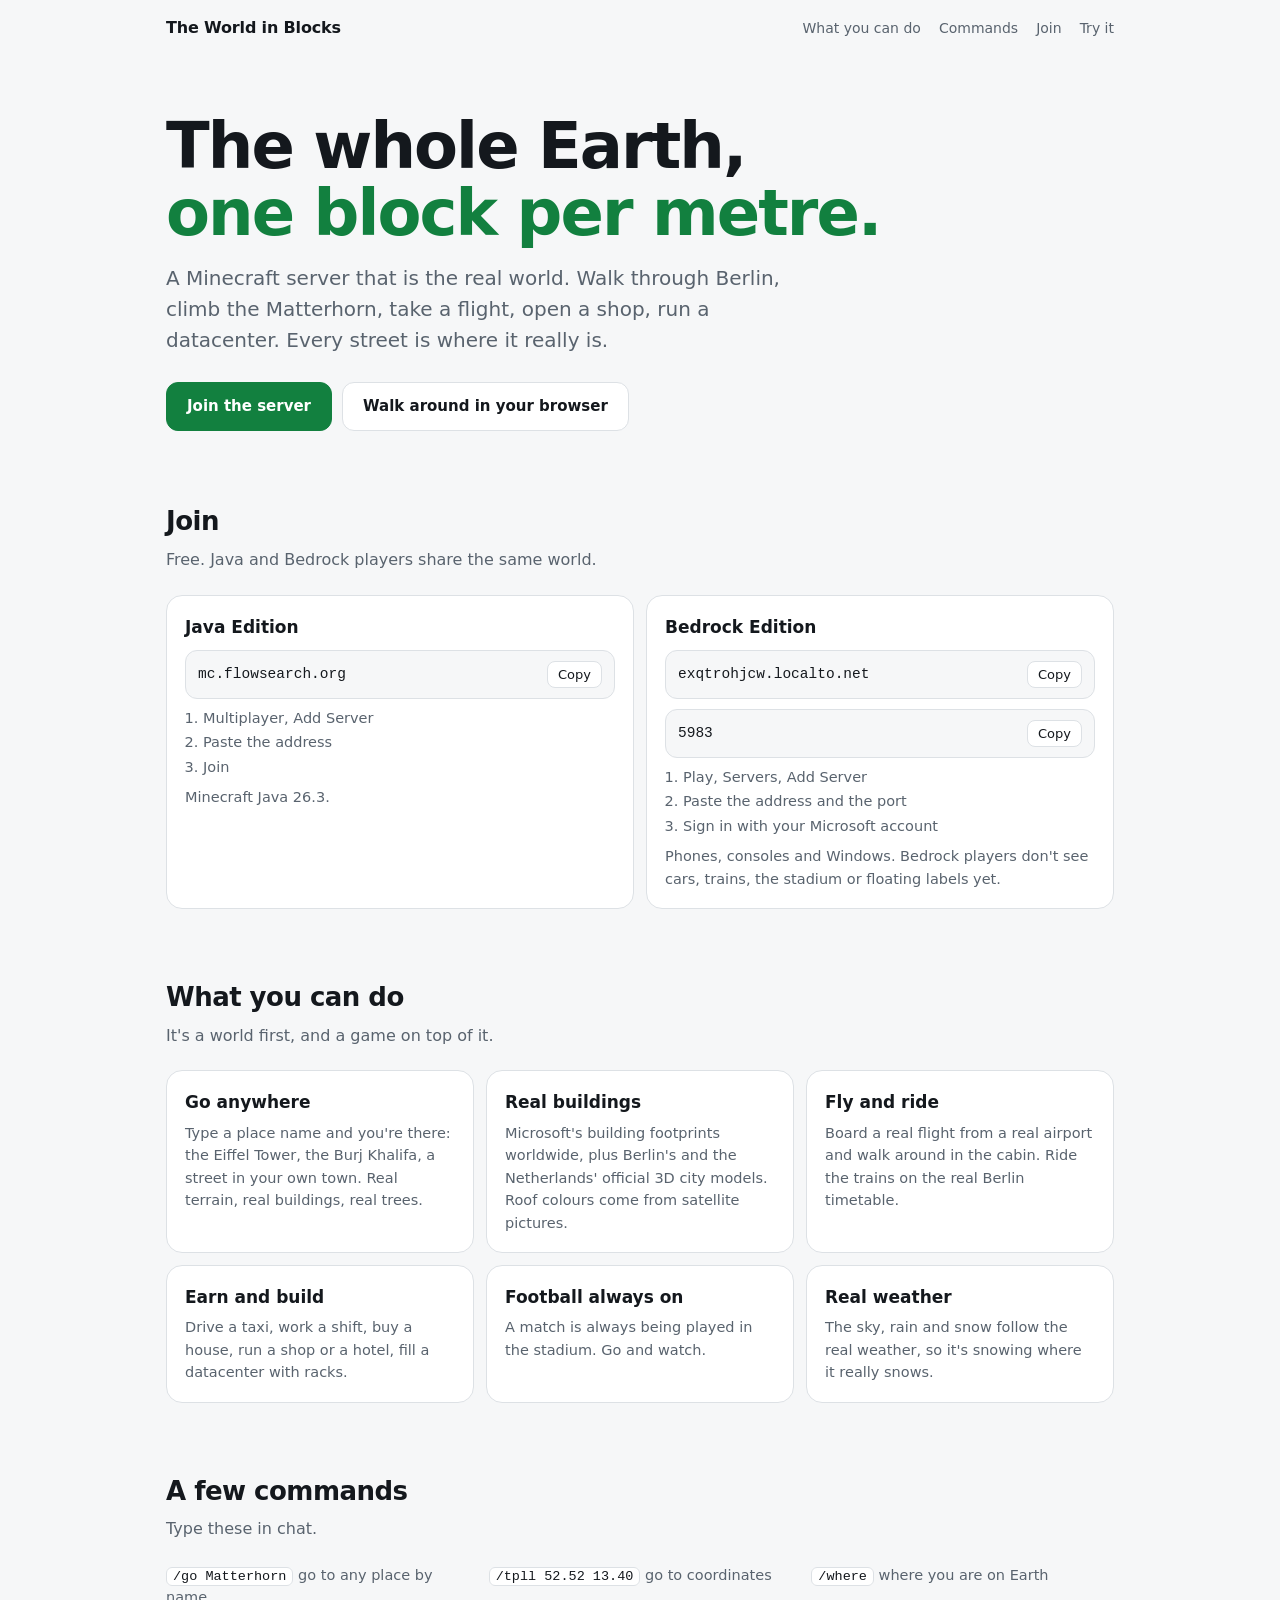
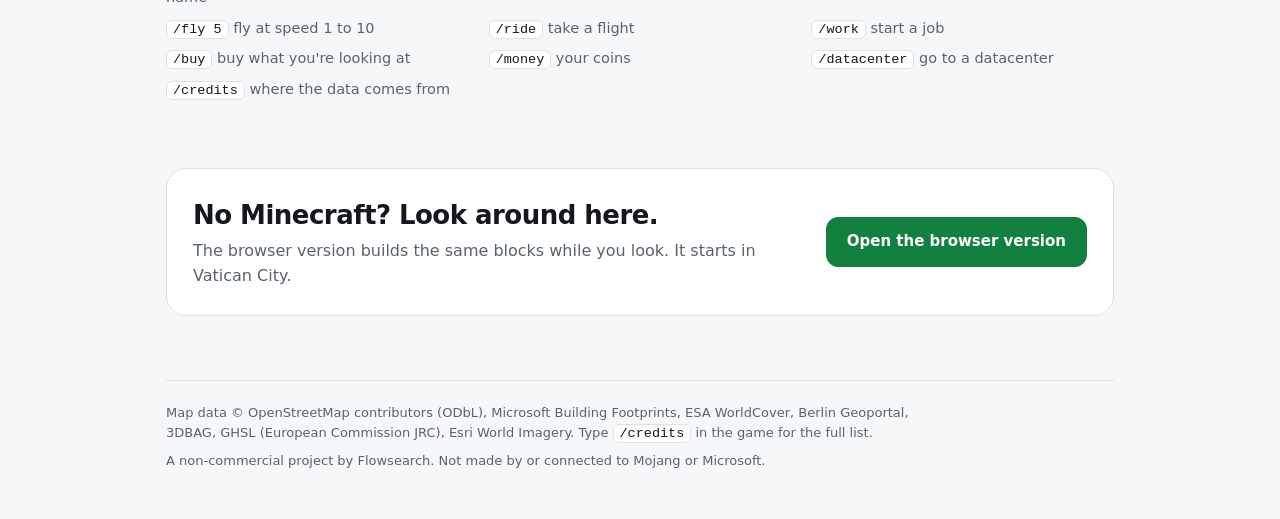
==== index.html @ d1a18e2f "WorldTiles: a Minecraft server that is the real Earth, one block per metre The Paper plugin (WorldTi" ====
<!doctype html>
<html lang="en">
<head>
<meta charset="utf-8">
<meta name="viewport" content="width=device-width,initial-scale=1,viewport-fit=cover">
<meta name="color-scheme" content="dark light">
<title>The World in Blocks</title>
<meta name="description" content="A Minecraft server that is the real Earth: one block is one metre. Walk through Berlin, climb the Matterhorn, ride a plane, run a shop. Java and Bedrock.">
<style>
  :root { --bg:#0b0d10; --card:#14181d; --line:#252b33; --text:#eef1f4; --dim:#98a2ad; --accent:#6ee7a0; --accent-ink:#06220f; }
  @media (prefers-color-scheme: light) { :root:not([data-theme="dark"]) { --bg:#f6f7f8; --card:#fff; --line:#dde1e5; --text:#14181d; --dim:#59636e; --accent:#12803f; --accent-ink:#fff; } }
  * { box-sizing:border-box; }
  html { scroll-behavior:smooth; }
  body { margin:0; background:var(--bg); color:var(--text); font:16px/1.55 -apple-system,BlinkMacSystemFont,"Segoe UI",Inter,Roboto,system-ui,sans-serif; }
  a { color:var(--accent); }
  .wrap { width:100%; max-width:980px; margin:0 auto; padding:0 16px; }
  nav { display:flex; align-items:center; gap:18px; padding:16px 0; font-size:14px; }
  nav b { font-size:16px; margin-right:auto; letter-spacing:-.01em; }
  nav a { color:var(--dim); text-decoration:none; } nav a:hover { color:var(--text); }
  .hero { padding:56px 0 36px; }
  .hero h1 { font-size:clamp(34px,7vw,64px); line-height:1.05; margin:0 0 16px; letter-spacing:-.03em; }
  .hero h1 span { color:var(--accent); }
  .hero p { font-size:clamp(17px,2.4vw,20px); color:var(--dim); max-width:640px; margin:0 0 26px; }
  .cta { display:flex; flex-wrap:wrap; gap:10px; }
  .btn { display:inline-block; padding:12px 20px; border-radius:12px; font-weight:600; text-decoration:none; border:1px solid var(--line); color:var(--text); background:var(--card); font-size:15px; }
  .btn.pri { background:var(--accent); color:var(--accent-ink); border-color:var(--accent); }
  .btn:hover { filter:brightness(1.1); }
  h2 { font-size:26px; letter-spacing:-.02em; margin:0 0 6px; }
  .sub { color:var(--dim); margin:0 0 22px; }
  section { padding:34px 0; }
  .grid { display:grid; gap:12px; grid-template-columns:repeat(auto-fill,minmax(260px,1fr)); }
  .card { background:var(--card); border:1px solid var(--line); border-radius:16px; padding:18px; }
  .card h3 { margin:0 0 6px; font-size:17px; }
  .card p { margin:0; color:var(--dim); font-size:14.5px; }
  .join { display:grid; gap:12px; grid-template-columns:repeat(auto-fit,minmax(280px,1fr)); }
  .addr { display:flex; align-items:center; gap:10px; margin:10px 0 4px; background:var(--bg); border:1px solid var(--line); border-radius:12px; padding:10px 12px; font:14.5px ui-monospace,SFMono-Regular,Menlo,Consolas,monospace; word-break:break-all; }
  .addr span { flex:1; }
  .addr button { font:inherit; font-family:system-ui,sans-serif; font-size:13px; cursor:pointer; border:1px solid var(--line); background:var(--card); color:var(--text); border-radius:8px; padding:5px 10px; }
  .addr button:hover { border-color:var(--accent); }
  .small { font-size:13px; color:var(--dim); }
  ol { margin:8px 0 0 18px; padding:0; color:var(--dim); font-size:14.5px; } li { margin:2px 0; }
  code { font:13.5px ui-monospace,SFMono-Regular,Menlo,Consolas,monospace; background:var(--card); border:1px solid var(--line); border-radius:6px; padding:1px 6px; color:var(--text); }
  .cmds { display:grid; gap:8px 20px; grid-template-columns:repeat(auto-fill,minmax(300px,1fr)); }
  .cmds div { color:var(--dim); font-size:14.5px; }
  .try { background:var(--card); border:1px solid var(--line); border-radius:20px; padding:26px; display:flex; flex-wrap:wrap; gap:16px; align-items:center; }
  .try div { flex:1 1 320px; } .try h2 { margin-bottom:4px; }
  footer { border-top:1px solid var(--line); margin-top:30px; padding:22px 0 40px; color:var(--dim); font-size:13px; }
  footer p { margin:0 0 8px; max-width:760px; }
  @media (max-width:560px) { nav a.hide { display:none; } .hero { padding-top:30px; } }
</style>
</head>
<body>
<div class="wrap">
  <nav><b>The World in Blocks</b><a class="hide" href="#features">What you can do</a><a class="hide" href="#commands">Commands</a><a href="#join">Join</a><a href="walk.html">Try it</a></nav>

  <header class="hero">
    <h1>The whole Earth,<br><span>one block per metre.</span></h1>
    <p>A Minecraft server that is the real world. Walk through Berlin, climb the Matterhorn, take a flight, open a shop, run a datacenter. Every street is where it really is.</p>
    <div class="cta"><a class="btn pri" href="#join">Join the server</a><a class="btn" href="walk.html">Walk around in your browser</a></div>
  </header>

  <section id="join">
    <h2>Join</h2>
    <p class="sub">Free. Java and Bedrock players share the same world.</p>
    <div class="join">
      <div class="card">
        <h3>Java Edition</h3>
        <div class="addr"><span id="a1">mc.flowsearch.org</span><button data-copy="a1" type="button">Copy</button></div>
        <ol><li>Multiplayer, Add Server</li><li>Paste the address</li><li>Join</li></ol>
        <p class="small" style="margin-top:8px">Minecraft Java 26.3.</p>
      </div>
      <div class="card">
        <h3>Bedrock Edition</h3>
        <div class="addr"><span id="a2">exqtrohjcw.localto.net</span><button data-copy="a2" type="button">Copy</button></div>
        <div class="addr"><span id="a3">5983</span><button data-copy="a3" type="button">Copy</button></div>
        <ol><li>Play, Servers, Add Server</li><li>Paste the address and the port</li><li>Sign in with your Microsoft account</li></ol>
        <p class="small" style="margin-top:8px">Phones, consoles and Windows. Bedrock players don't see cars, trains, the stadium or floating labels yet.</p>
      </div>
    </div>
  </section>

  <section id="features">
    <h2>What you can do</h2>
    <p class="sub">It's a world first, and a game on top of it.</p>
    <div class="grid">
      <div class="card"><h3>Go anywhere</h3><p>Type a place name and you're there: the Eiffel Tower, the Burj Khalifa, a street in your own town. Real terrain, real buildings, real trees.</p></div>
      <div class="card"><h3>Real buildings</h3><p>Microsoft's building footprints worldwide, plus Berlin's and the Netherlands' official 3D city models. Roof colours come from satellite pictures.</p></div>
      <div class="card"><h3>Fly and ride</h3><p>Board a real flight from a real airport and walk around in the cabin. Ride the trains on the real Berlin timetable.</p></div>
      <div class="card"><h3>Earn and build</h3><p>Drive a taxi, work a shift, buy a house, run a shop or a hotel, fill a datacenter with racks.</p></div>
      <div class="card"><h3>Football always on</h3><p>A match is always being played in the stadium. Go and watch.</p></div>
      <div class="card"><h3>Real weather</h3><p>The sky, rain and snow follow the real weather, so it's snowing where it really snows.</p></div>
    </div>
  </section>

  <section id="commands">
    <h2>A few commands</h2>
    <p class="sub">Type these in chat.</p>
    <div class="cmds">
      <div><code>/go Matterhorn</code> go to any place by name</div>
      <div><code>/tpll 52.52 13.40</code> go to coordinates</div>
      <div><code>/where</code> where you are on Earth</div>
      <div><code>/fly 5</code> fly at speed 1 to 10</div>
      <div><code>/ride</code> take a flight</div>
      <div><code>/work</code> start a job</div>
      <div><code>/buy</code> buy what you're looking at</div>
      <div><code>/money</code> your coins</div>
      <div><code>/datacenter</code> go to a datacenter</div>
      <div><code>/credits</code> where the data comes from</div>
    </div>
  </section>

  <section>
    <div class="try">
      <div><h2>No Minecraft? Look around here.</h2><p class="sub" style="margin:0">The browser version builds the same blocks while you look. It starts in Vatican City.</p></div>
      <a class="btn pri" href="walk.html">Open the browser version</a>
    </div>
  </section>

  <footer>
    <p>Map data © OpenStreetMap contributors (ODbL), Microsoft Building Footprints, ESA WorldCover, Berlin Geoportal, 3DBAG, GHSL (European Commission JRC), Esri World Imagery. Type <code>/credits</code> in the game for the full list.</p>
    <p>A non-commercial project by Flowsearch. Not made by or connected to Mojang or Microsoft.</p>
  </footer>
</div>
<script>
document.querySelectorAll("[data-copy]").forEach(function (b) {
  b.onclick = function () {
    var t = document.getElementById(b.dataset.copy).textContent.trim();
    var done = function () { b.textContent = "Copied"; setTimeout(function () { b.textContent = "Copy"; }, 1500); };
    try { navigator.clipboard.writeText(t).then(done, function () { b.textContent = "Select it"; }); } catch (e) { b.textContent = "Select it"; }
  };
});
</script>
</body>
</html>
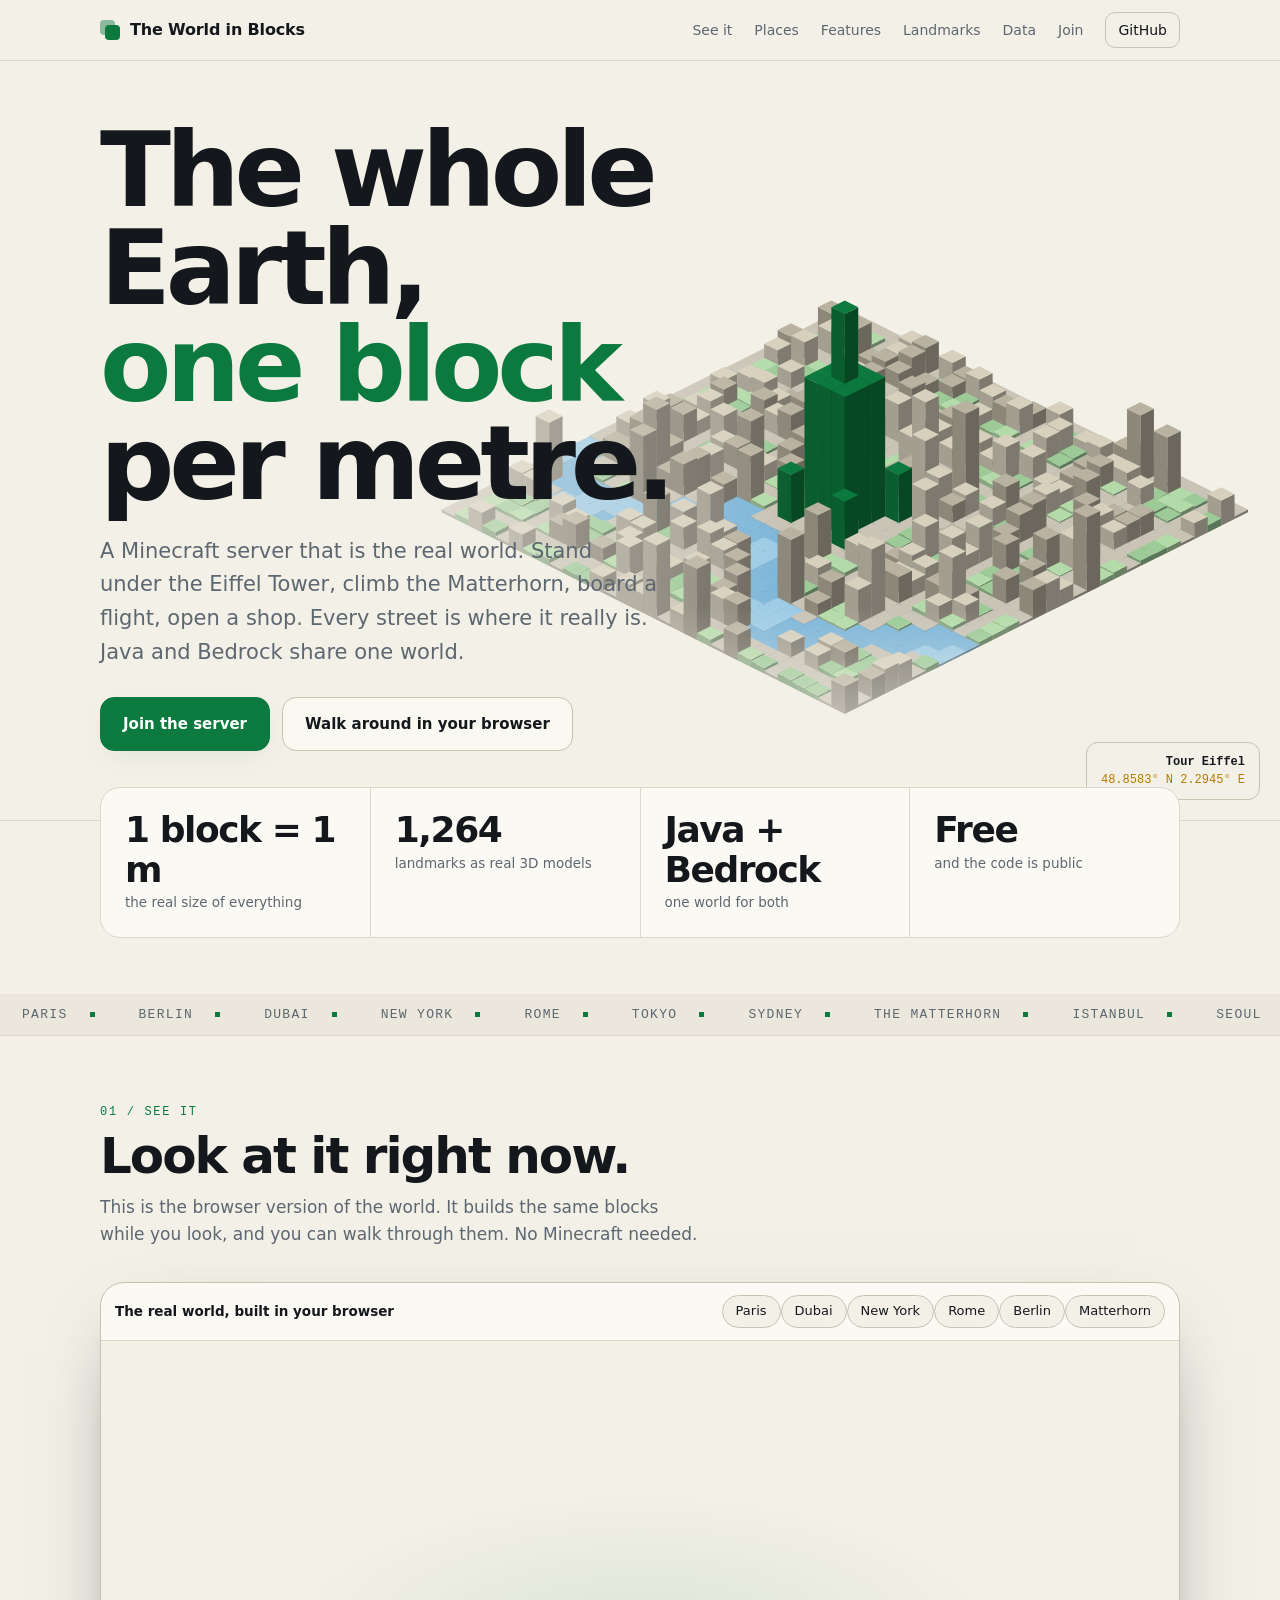
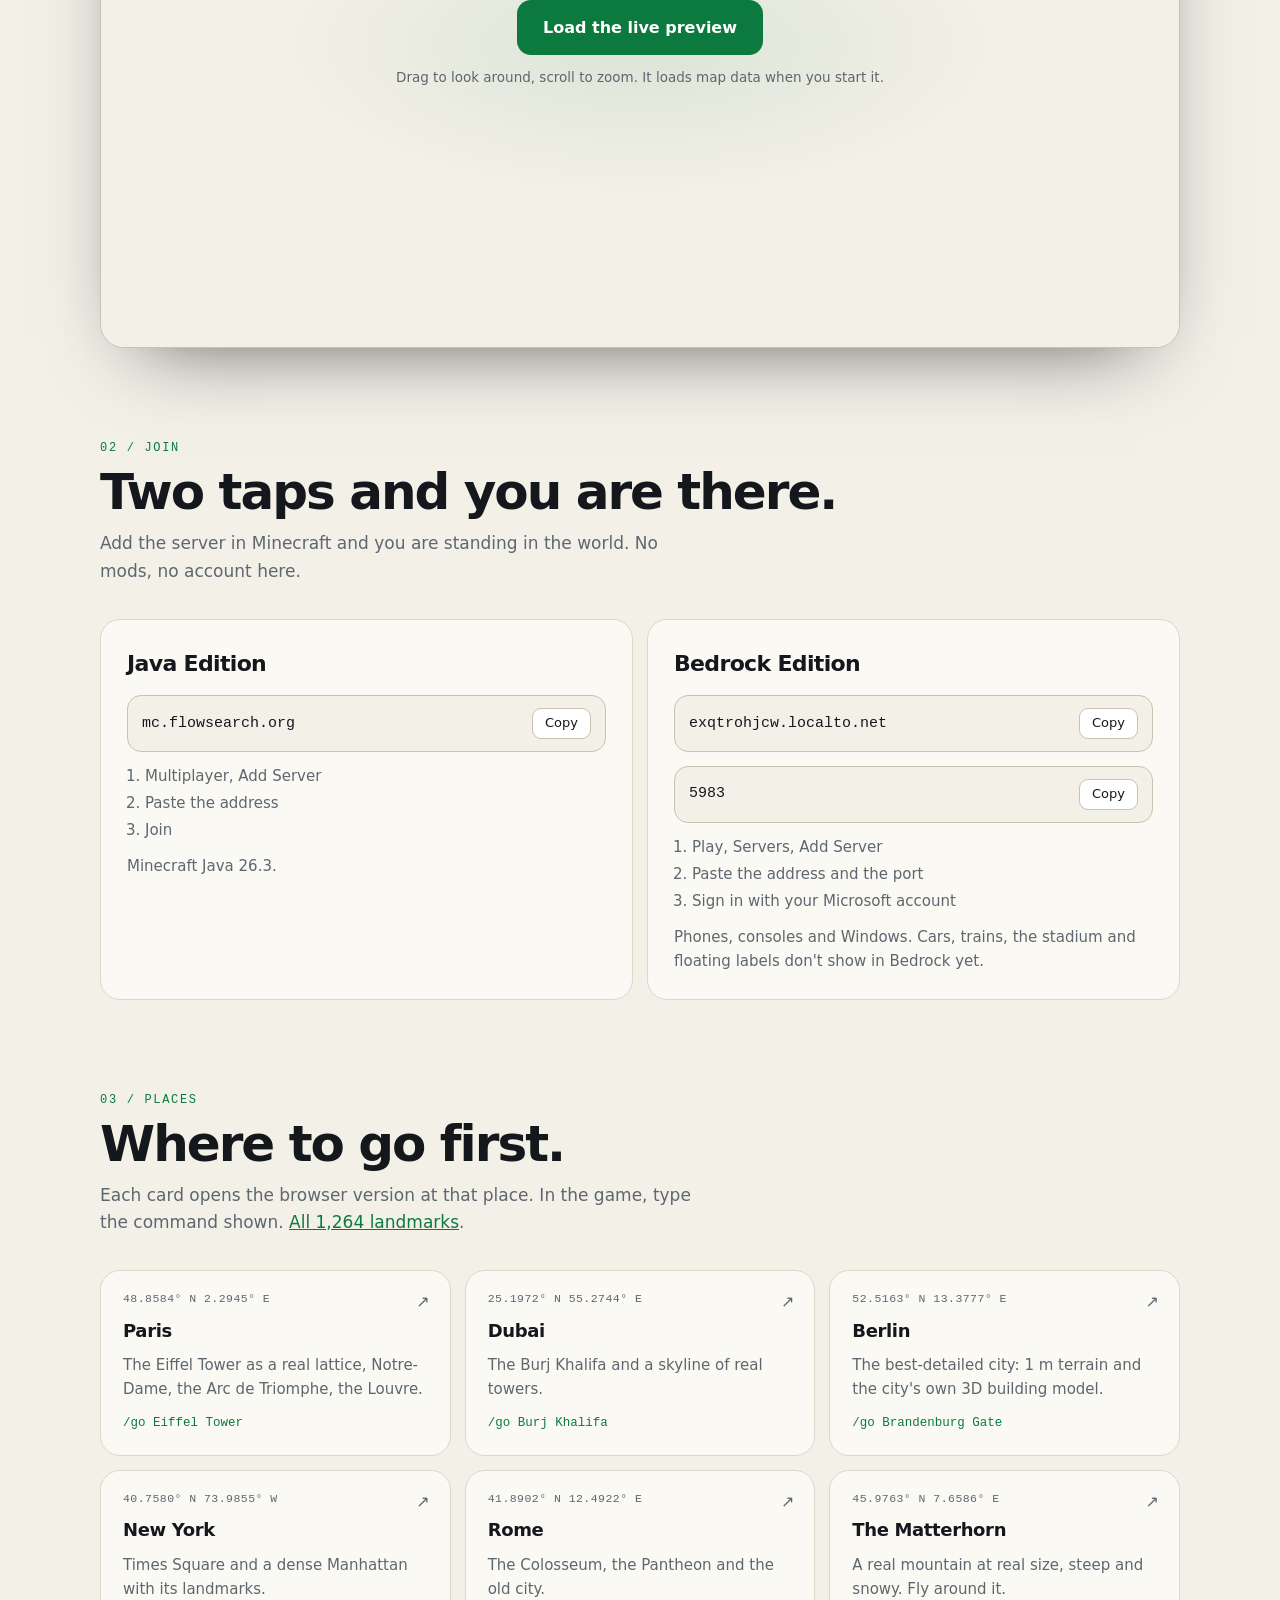
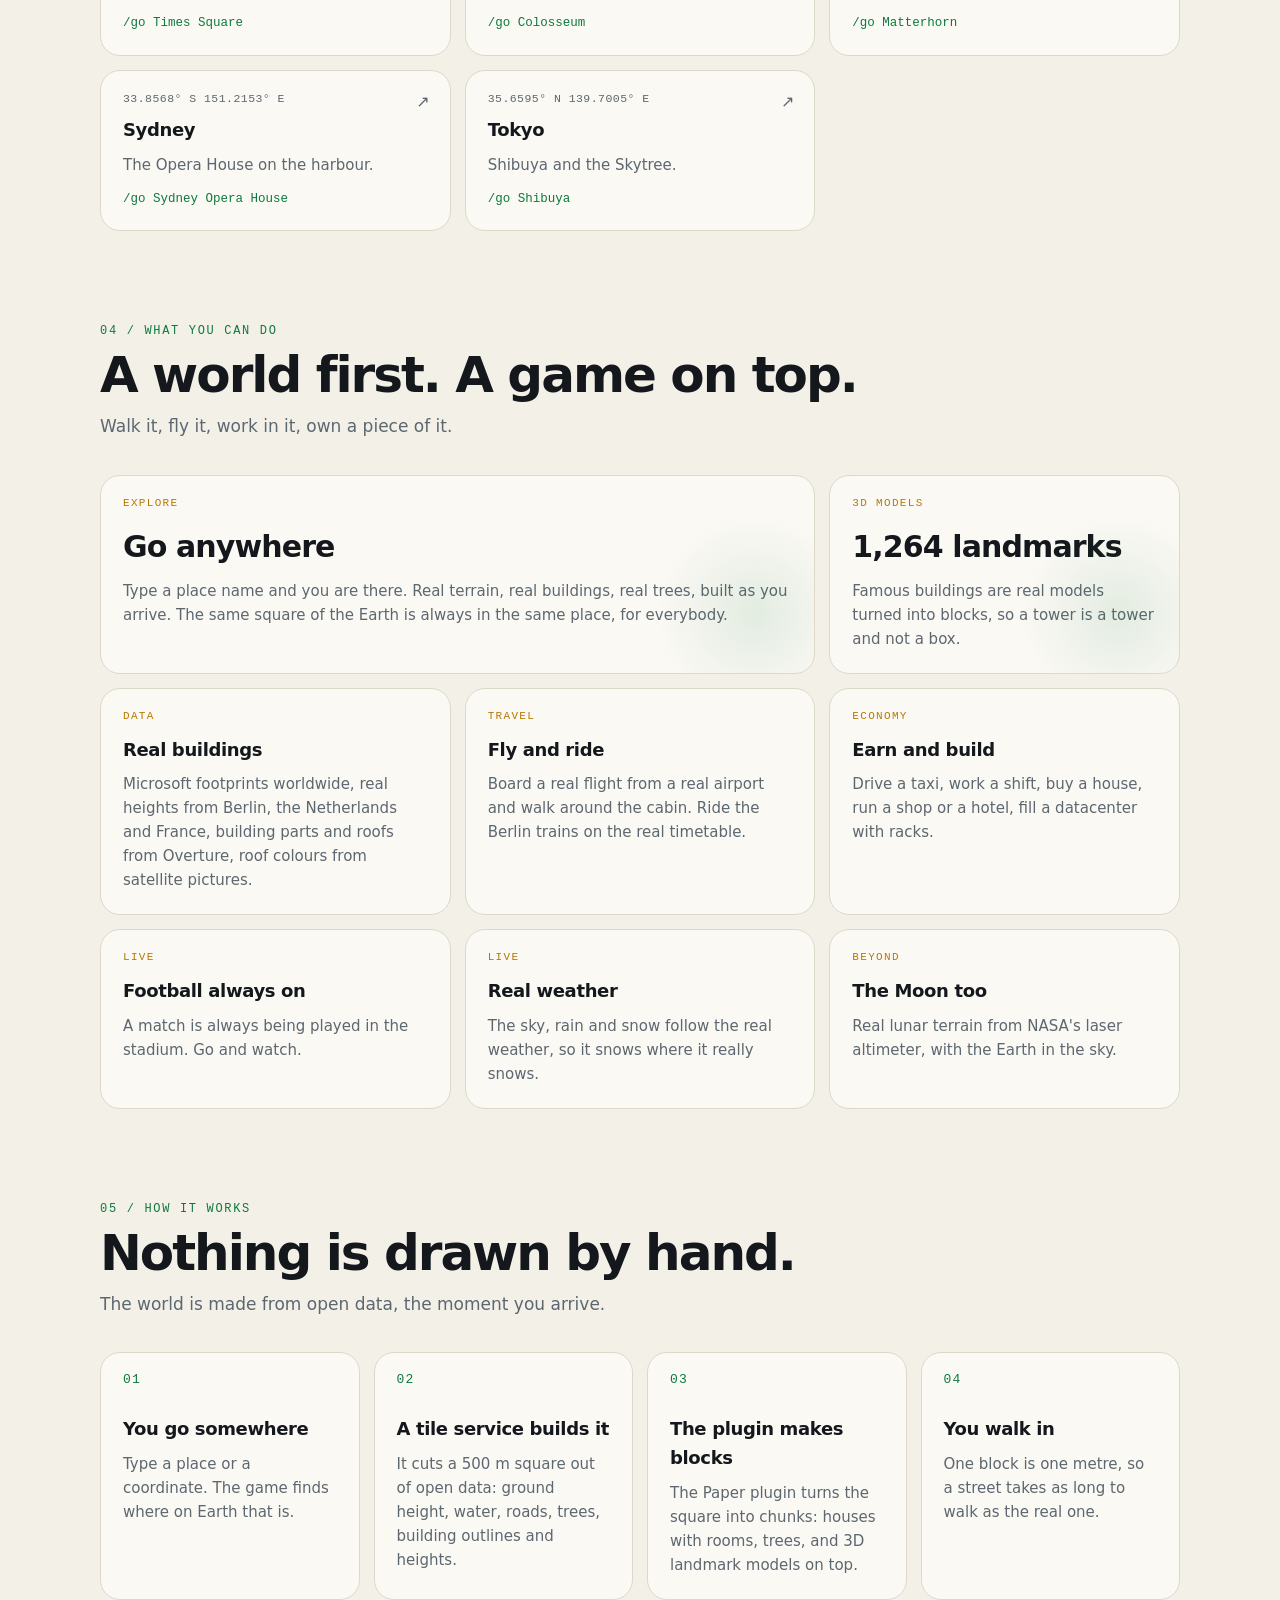
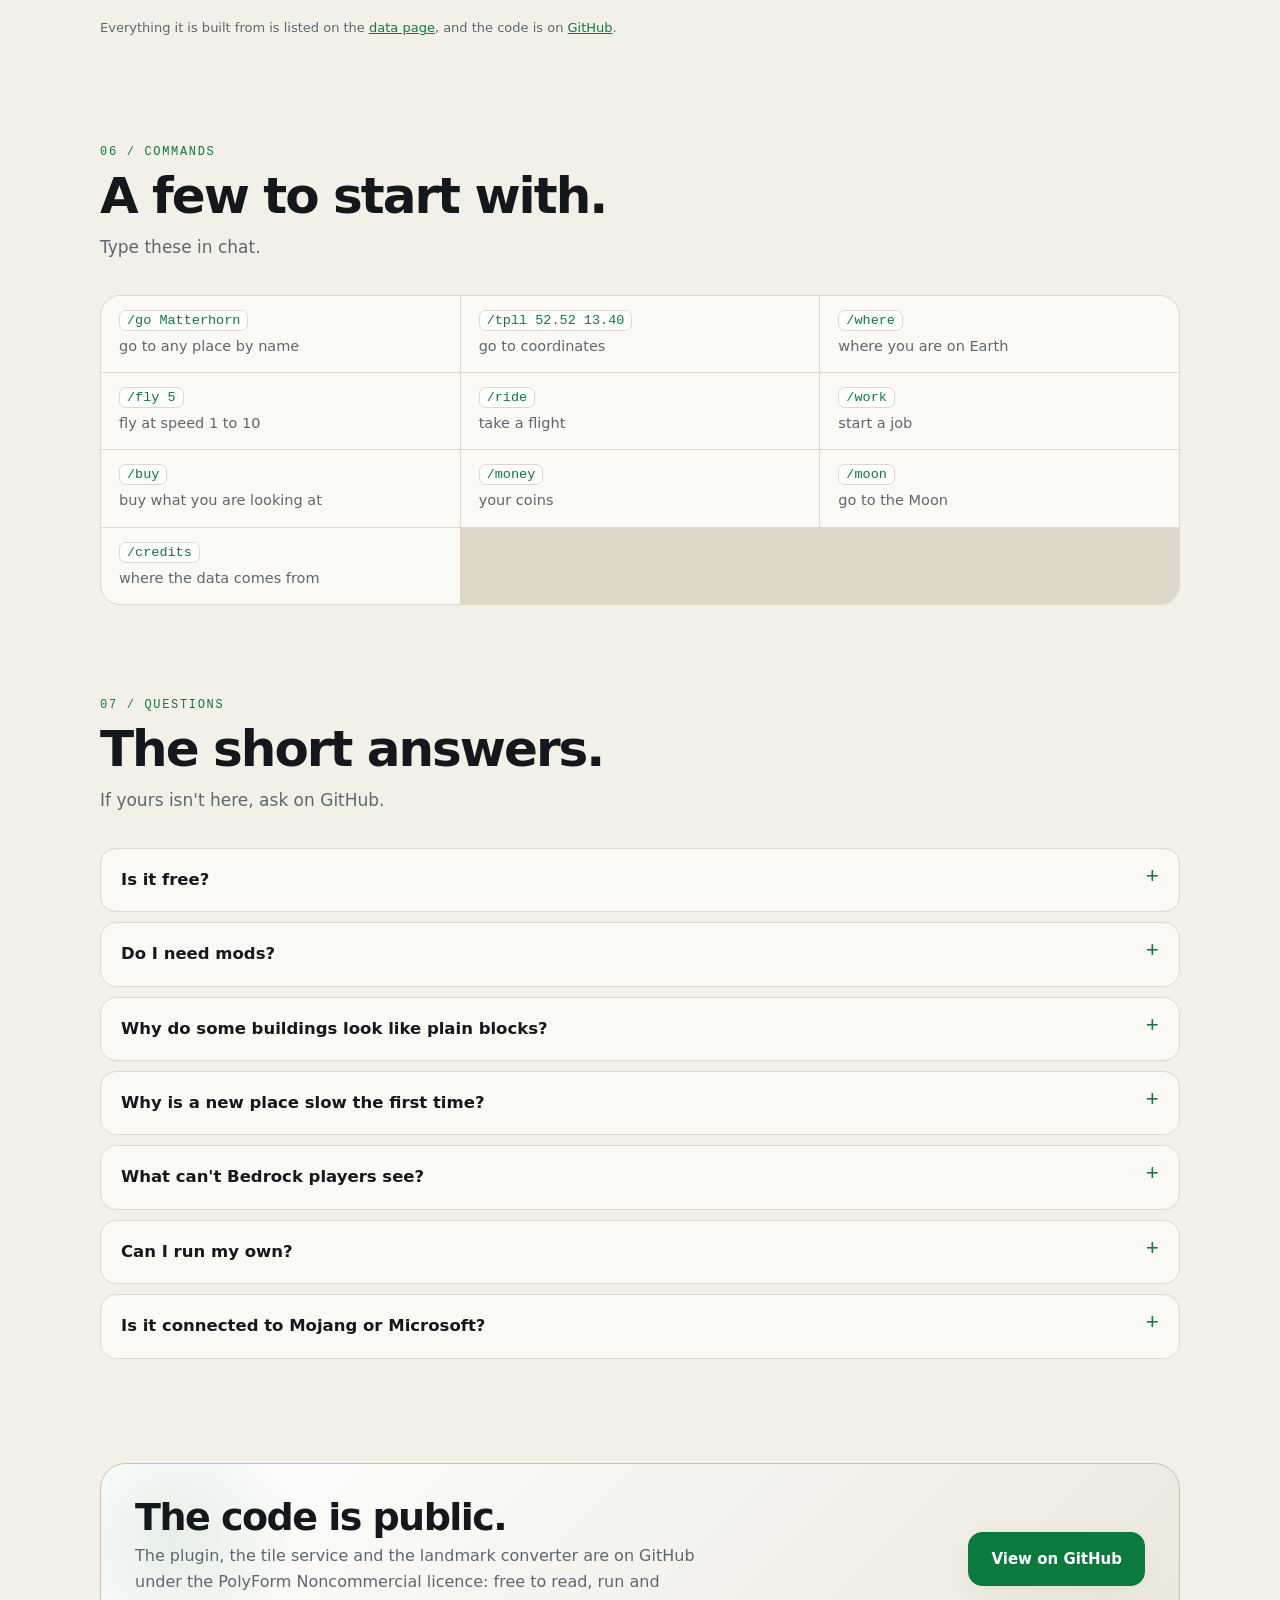
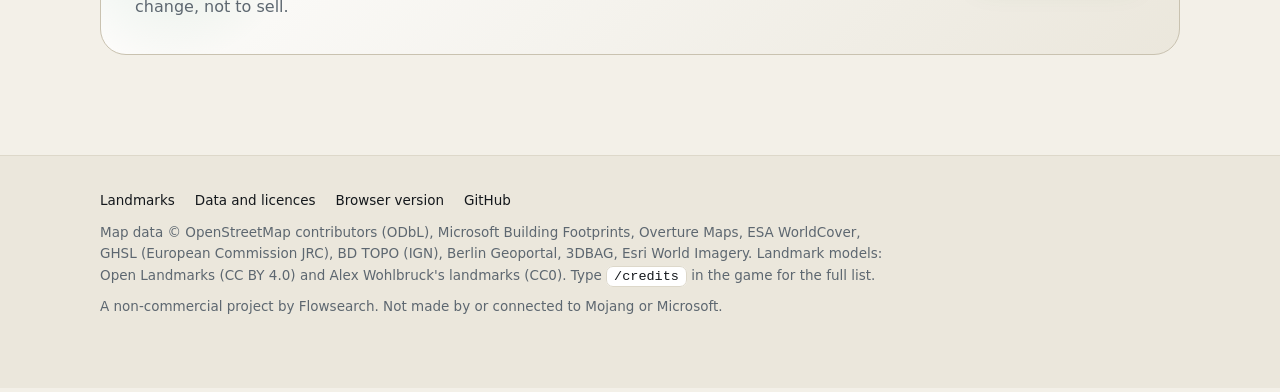
==== commit 3fb51432: "Brandenburg buildings, roof model, ridge roofs, duels plugin, new site, backfill workflow Co-Authore" ====
--- a/index.html
+++ b/index.html
@@ -4,128 +4,286 @@
 <meta charset="utf-8">
 <meta name="viewport" content="width=device-width,initial-scale=1,viewport-fit=cover">
 <meta name="color-scheme" content="dark light">
-<title>The World in Blocks</title>
-<meta name="description" content="A Minecraft server that is the real Earth: one block is one metre. Walk through Berlin, climb the Matterhorn, ride a plane, run a shop. Java and Bedrock.">
-<style>
-  :root { --bg:#0b0d10; --card:#14181d; --line:#252b33; --text:#eef1f4; --dim:#98a2ad; --accent:#6ee7a0; --accent-ink:#06220f; }
-  @media (prefers-color-scheme: light) { :root:not([data-theme="dark"]) { --bg:#f6f7f8; --card:#fff; --line:#dde1e5; --text:#14181d; --dim:#59636e; --accent:#12803f; --accent-ink:#fff; } }
-  * { box-sizing:border-box; }
-  html { scroll-behavior:smooth; }
-  body { margin:0; background:var(--bg); color:var(--text); font:16px/1.55 -apple-system,BlinkMacSystemFont,"Segoe UI",Inter,Roboto,system-ui,sans-serif; }
-  a { color:var(--accent); }
-  .wrap { width:100%; max-width:980px; margin:0 auto; padding:0 16px; }
-  nav { display:flex; align-items:center; gap:18px; padding:16px 0; font-size:14px; }
-  nav b { font-size:16px; margin-right:auto; letter-spacing:-.01em; }
-  nav a { color:var(--dim); text-decoration:none; } nav a:hover { color:var(--text); }
-  .hero { padding:56px 0 36px; }
-  .hero h1 { font-size:clamp(34px,7vw,64px); line-height:1.05; margin:0 0 16px; letter-spacing:-.03em; }
-  .hero h1 span { color:var(--accent); }
-  .hero p { font-size:clamp(17px,2.4vw,20px); color:var(--dim); max-width:640px; margin:0 0 26px; }
-  .cta { display:flex; flex-wrap:wrap; gap:10px; }
-  .btn { display:inline-block; padding:12px 20px; border-radius:12px; font-weight:600; text-decoration:none; border:1px solid var(--line); color:var(--text); background:var(--card); font-size:15px; }
-  .btn.pri { background:var(--accent); color:var(--accent-ink); border-color:var(--accent); }
-  .btn:hover { filter:brightness(1.1); }
-  h2 { font-size:26px; letter-spacing:-.02em; margin:0 0 6px; }
-  .sub { color:var(--dim); margin:0 0 22px; }
-  section { padding:34px 0; }
-  .grid { display:grid; gap:12px; grid-template-columns:repeat(auto-fill,minmax(260px,1fr)); }
-  .card { background:var(--card); border:1px solid var(--line); border-radius:16px; padding:18px; }
-  .card h3 { margin:0 0 6px; font-size:17px; }
-  .card p { margin:0; color:var(--dim); font-size:14.5px; }
-  .join { display:grid; gap:12px; grid-template-columns:repeat(auto-fit,minmax(280px,1fr)); }
-  .addr { display:flex; align-items:center; gap:10px; margin:10px 0 4px; background:var(--bg); border:1px solid var(--line); border-radius:12px; padding:10px 12px; font:14.5px ui-monospace,SFMono-Regular,Menlo,Consolas,monospace; word-break:break-all; }
-  .addr span { flex:1; }
-  .addr button { font:inherit; font-family:system-ui,sans-serif; font-size:13px; cursor:pointer; border:1px solid var(--line); background:var(--card); color:var(--text); border-radius:8px; padding:5px 10px; }
-  .addr button:hover { border-color:var(--accent); }
-  .small { font-size:13px; color:var(--dim); }
-  ol { margin:8px 0 0 18px; padding:0; color:var(--dim); font-size:14.5px; } li { margin:2px 0; }
-  code { font:13.5px ui-monospace,SFMono-Regular,Menlo,Consolas,monospace; background:var(--card); border:1px solid var(--line); border-radius:6px; padding:1px 6px; color:var(--text); }
-  .cmds { display:grid; gap:8px 20px; grid-template-columns:repeat(auto-fill,minmax(300px,1fr)); }
-  .cmds div { color:var(--dim); font-size:14.5px; }
-  .try { background:var(--card); border:1px solid var(--line); border-radius:20px; padding:26px; display:flex; flex-wrap:wrap; gap:16px; align-items:center; }
-  .try div { flex:1 1 320px; } .try h2 { margin-bottom:4px; }
-  footer { border-top:1px solid var(--line); margin-top:30px; padding:22px 0 40px; color:var(--dim); font-size:13px; }
-  footer p { margin:0 0 8px; max-width:760px; }
-  @media (max-width:560px) { nav a.hide { display:none; } .hero { padding-top:30px; } }
-</style>
+<title>The World in Blocks: Minecraft on the real Earth</title>
+<meta name="description" content="A Minecraft server that is the real Earth: one block is one metre. Stand under the Eiffel Tower, climb the Matterhorn, ride a plane, run a shop. Java and Bedrock. Source-available.">
+<link rel="icon" href="favicon.svg" type="image/svg+xml">
+<link rel="canonical" href="https://minecraft.flowsearch.org/">
+<meta property="og:type" content="website">
+<meta property="og:site_name" content="The World in Blocks">
+<meta property="og:title" content="The World in Blocks: Minecraft on the real Earth">
+<meta property="og:description" content="One block per metre. Walk through Paris, climb the Matterhorn, ride a plane, run a shop. Java and Bedrock.">
+<meta property="og:url" content="https://minecraft.flowsearch.org/">
+<meta name="twitter:card" content="summary">
+<link rel="stylesheet" href="site.css">
 </head>
 <body>
+<a class="skip" href="#main">Skip to the content</a>
+<nav><div class="wrap"><b><a href="./"><i></i>The World in Blocks</a></b><a class="hide" href="#see">See it</a><a class="hide" href="#places">Places</a><a class="hide" href="#features">Features</a><a class="hide" href="landmarks.html">Landmarks</a><a class="hide" href="data.html">Data</a><a href="#join">Join</a><a class="gh" href="https://github.com/Luishae07/worldtiles-flowsearch-minecraft" target="_blank" rel="noopener">GitHub</a></div></nav>
+
+<header class="hero">
+  <canvas id="world" aria-hidden="true"></canvas>
+  <div class="wrap">
+    <div class="status" id="status" hidden><i></i><span id="statustext"></span></div>
+    <h1>The whole Earth,<br><em>one block</em><br>per metre.</h1>
+    <p class="lead">A Minecraft server that is the real world. Stand under the Eiffel Tower, climb the Matterhorn, board a flight, open a shop. Every street is where it really is. Java and Bedrock share one world.</p>
+    <div class="cta"><a class="btn pri" href="#join">Join the server</a><a class="btn" href="walk.html">Walk around in your browser</a></div>
+  </div>
+  <div class="hud" id="hud" aria-hidden="true"><b id="hudname">Tour Eiffel</b><span id="hudco">48.8583° N 2.2945° E</span></div>
+</header>
+
 <div class="wrap">
-  <nav><b>The World in Blocks</b><a class="hide" href="#features">What you can do</a><a class="hide" href="#commands">Commands</a><a href="#join">Join</a><a href="walk.html">Try it</a></nav>
-
-  <header class="hero">
-    <h1>The whole Earth,<br><span>one block per metre.</span></h1>
-    <p>A Minecraft server that is the real world. Walk through Berlin, climb the Matterhorn, take a flight, open a shop, run a datacenter. Every street is where it really is.</p>
-    <div class="cta"><a class="btn pri" href="#join">Join the server</a><a class="btn" href="walk.html">Walk around in your browser</a></div>
-  </header>
+  <div class="stats">
+    <div><b>1 block = 1 m</b><span>the real size of everything</span></div>
+    <div><b>1,264</b><span>landmarks as real 3D models</span></div>
+    <div><b>Java + Bedrock</b><span>one world for both</span></div>
+    <div><b>Free</b><span>and the code is public</span></div>
+  </div>
+</div>
+
+<div class="marquee" style="margin-top:56px" aria-hidden="true"><div>
+  <span>Paris</span><span>Berlin</span><span>Dubai</span><span>New York</span><span>Rome</span><span>Tokyo</span><span>Sydney</span><span>The Matterhorn</span><span>Istanbul</span><span>Seoul</span><span>Barcelona</span><span>Prague</span><span>Cape Town</span><span>Cairo</span><span>Rio</span><span>London</span>
+  <span>Paris</span><span>Berlin</span><span>Dubai</span><span>New York</span><span>Rome</span><span>Tokyo</span><span>Sydney</span><span>The Matterhorn</span><span>Istanbul</span><span>Seoul</span><span>Barcelona</span><span>Prague</span><span>Cape Town</span><span>Cairo</span><span>Rio</span><span>London</span>
+</div></div>
+
+<main id="main" class="wrap">
+  <section id="see" style="padding-top:70px">
+    <span class="eyebrow">01 / See it</span>
+    <h2>Look at it right now.</h2>
+    <p class="sub">This is the browser version of the world. It builds the same blocks while you look, and you can walk through them. No Minecraft needed.</p>
+    <div class="live" id="live">
+      <div class="top"><b>The real world, built in your browser</b><span id="pills"></span></div>
+      <div class="view">
+        <div class="start" id="start"><div><button type="button" id="startb">Load the live preview</button><span>Drag to look around, scroll to zoom. It loads map data when you start it.</span></div></div>
+        <iframe id="frame" title="Live preview of the world in blocks" allow="fullscreen" loading="lazy"></iframe>
+      </div>
+    </div>
+  </section>
 
   <section id="join">
-    <h2>Join</h2>
-    <p class="sub">Free. Java and Bedrock players share the same world.</p>
+    <span class="eyebrow">02 / Join</span>
+    <h2>Two taps and you are there.</h2>
+    <p class="sub">Add the server in Minecraft and you are standing in the world. No mods, no account here.</p>
     <div class="join">
       <div class="card">
         <h3>Java Edition</h3>
         <div class="addr"><span id="a1">mc.flowsearch.org</span><button data-copy="a1" type="button">Copy</button></div>
         <ol><li>Multiplayer, Add Server</li><li>Paste the address</li><li>Join</li></ol>
-        <p class="small" style="margin-top:8px">Minecraft Java 26.3.</p>
+        <p class="small" style="margin-top:12px">Minecraft Java 26.3.</p>
       </div>
       <div class="card">
         <h3>Bedrock Edition</h3>
         <div class="addr"><span id="a2">exqtrohjcw.localto.net</span><button data-copy="a2" type="button">Copy</button></div>
         <div class="addr"><span id="a3">5983</span><button data-copy="a3" type="button">Copy</button></div>
         <ol><li>Play, Servers, Add Server</li><li>Paste the address and the port</li><li>Sign in with your Microsoft account</li></ol>
-        <p class="small" style="margin-top:8px">Phones, consoles and Windows. Bedrock players don't see cars, trains, the stadium or floating labels yet.</p>
+        <p class="small" style="margin-top:12px">Phones, consoles and Windows. Cars, trains, the stadium and floating labels don't show in Bedrock yet.</p>
       </div>
     </div>
   </section>
 
+  <section id="places">
+    <span class="eyebrow">03 / Places</span>
+    <h2>Where to go first.</h2>
+    <p class="sub">Each card opens the browser version at that place. In the game, type the command shown. <a href="landmarks.html">All 1,264 landmarks</a>.</p>
+    <div class="grid">
+      <a class="card place" href="walk.html#paris"><span class="co">48.8584° N 2.2945° E</span><h3>Paris</h3><p>The Eiffel Tower as a real lattice, Notre-Dame, the Arc de Triomphe, the Louvre.</p><small>/go Eiffel Tower</small></a>
+      <a class="card place" href="walk.html#dubai"><span class="co">25.1972° N 55.2744° E</span><h3>Dubai</h3><p>The Burj Khalifa and a skyline of real towers.</p><small>/go Burj Khalifa</small></a>
+      <a class="card place" href="walk.html#berlin"><span class="co">52.5163° N 13.3777° E</span><h3>Berlin</h3><p>The best-detailed city: 1 m terrain and the city's own 3D building model.</p><small>/go Brandenburg Gate</small></a>
+      <a class="card place" href="walk.html#new%20york"><span class="co">40.7580° N 73.9855° W</span><h3>New York</h3><p>Times Square and a dense Manhattan with its landmarks.</p><small>/go Times Square</small></a>
+      <a class="card place" href="walk.html#rome"><span class="co">41.8902° N 12.4922° E</span><h3>Rome</h3><p>The Colosseum, the Pantheon and the old city.</p><small>/go Colosseum</small></a>
+      <a class="card place" href="walk.html#matterhorn"><span class="co">45.9763° N 7.6586° E</span><h3>The Matterhorn</h3><p>A real mountain at real size, steep and snowy. Fly around it.</p><small>/go Matterhorn</small></a>
+      <a class="card place" href="walk.html#sydney"><span class="co">33.8568° S 151.2153° E</span><h3>Sydney</h3><p>The Opera House on the harbour.</p><small>/go Sydney Opera House</small></a>
+      <a class="card place" href="walk.html#tokyo"><span class="co">35.6595° N 139.7005° E</span><h3>Tokyo</h3><p>Shibuya and the Skytree.</p><small>/go Shibuya</small></a>
+    </div>
+  </section>
+
   <section id="features">
-    <h2>What you can do</h2>
-    <p class="sub">It's a world first, and a game on top of it.</p>
-    <div class="grid">
-      <div class="card"><h3>Go anywhere</h3><p>Type a place name and you're there: the Eiffel Tower, the Burj Khalifa, a street in your own town. Real terrain, real buildings, real trees.</p></div>
-      <div class="card"><h3>Real buildings</h3><p>Microsoft's building footprints worldwide, plus Berlin's and the Netherlands' official 3D city models. Roof colours come from satellite pictures.</p></div>
-      <div class="card"><h3>Fly and ride</h3><p>Board a real flight from a real airport and walk around in the cabin. Ride the trains on the real Berlin timetable.</p></div>
-      <div class="card"><h3>Earn and build</h3><p>Drive a taxi, work a shift, buy a house, run a shop or a hotel, fill a datacenter with racks.</p></div>
-      <div class="card"><h3>Football always on</h3><p>A match is always being played in the stadium. Go and watch.</p></div>
-      <div class="card"><h3>Real weather</h3><p>The sky, rain and snow follow the real weather, so it's snowing where it really snows.</p></div>
-    </div>
+    <span class="eyebrow">04 / What you can do</span>
+    <h2>A world first. A game on top.</h2>
+    <p class="sub">Walk it, fly it, work in it, own a piece of it.</p>
+    <div class="bento">
+      <div class="card big w4"><span class="tag">Explore</span><h3>Go anywhere</h3><p>Type a place name and you are there. Real terrain, real buildings, real trees, built as you arrive. The same square of the Earth is always in the same place, for everybody.</p></div>
+      <div class="card big"><span class="tag">3D models</span><h3>1,264 landmarks</h3><p>Famous buildings are real models turned into blocks, so a tower is a tower and not a box.</p></div>
+      <div class="card"><span class="tag">Data</span><h3>Real buildings</h3><p>Microsoft footprints worldwide, real heights from Berlin, the Netherlands and France, building parts and roofs from Overture, roof colours from satellite pictures.</p></div>
+      <div class="card"><span class="tag">Travel</span><h3>Fly and ride</h3><p>Board a real flight from a real airport and walk around the cabin. Ride the Berlin trains on the real timetable.</p></div>
+      <div class="card"><span class="tag">Economy</span><h3>Earn and build</h3><p>Drive a taxi, work a shift, buy a house, run a shop or a hotel, fill a datacenter with racks.</p></div>
+      <div class="card"><span class="tag">Live</span><h3>Football always on</h3><p>A match is always being played in the stadium. Go and watch.</p></div>
+      <div class="card"><span class="tag">Live</span><h3>Real weather</h3><p>The sky, rain and snow follow the real weather, so it snows where it really snows.</p></div>
+      <div class="card"><span class="tag">Beyond</span><h3>The Moon too</h3><p>Real lunar terrain from NASA's laser altimeter, with the Earth in the sky.</p></div>
+    </div>
+  </section>
+
+  <section id="how">
+    <span class="eyebrow">05 / How it works</span>
+    <h2>Nothing is drawn by hand.</h2>
+    <p class="sub">The world is made from open data, the moment you arrive.</p>
+    <div class="steps">
+      <div class="card"><h3>You go somewhere</h3><p>Type a place or a coordinate. The game finds where on Earth that is.</p></div>
+      <div class="card"><h3>A tile service builds it</h3><p>It cuts a 500 m square out of open data: ground height, water, roads, trees, building outlines and heights.</p></div>
+      <div class="card"><h3>The plugin makes blocks</h3><p>The Paper plugin turns the square into chunks: houses with rooms, trees, and 3D landmark models on top.</p></div>
+      <div class="card"><h3>You walk in</h3><p>One block is one metre, so a street takes as long to walk as the real one.</p></div>
+    </div>
+    <p class="small" style="margin-top:18px">Everything it is built from is listed on the <a href="data.html">data page</a>, and the code is on <a href="https://github.com/Luishae07/worldtiles-flowsearch-minecraft" target="_blank" rel="noopener">GitHub</a>.</p>
   </section>
 
   <section id="commands">
-    <h2>A few commands</h2>
+    <span class="eyebrow">06 / Commands</span>
+    <h2>A few to start with.</h2>
     <p class="sub">Type these in chat.</p>
     <div class="cmds">
-      <div><code>/go Matterhorn</code> go to any place by name</div>
-      <div><code>/tpll 52.52 13.40</code> go to coordinates</div>
-      <div><code>/where</code> where you are on Earth</div>
-      <div><code>/fly 5</code> fly at speed 1 to 10</div>
-      <div><code>/ride</code> take a flight</div>
-      <div><code>/work</code> start a job</div>
-      <div><code>/buy</code> buy what you're looking at</div>
-      <div><code>/money</code> your coins</div>
-      <div><code>/datacenter</code> go to a datacenter</div>
-      <div><code>/credits</code> where the data comes from</div>
-    </div>
+      <div><code>/go Matterhorn</code>go to any place by name</div>
+      <div><code>/tpll 52.52 13.40</code>go to coordinates</div>
+      <div><code>/where</code>where you are on Earth</div>
+      <div><code>/fly 5</code>fly at speed 1 to 10</div>
+      <div><code>/ride</code>take a flight</div>
+      <div><code>/work</code>start a job</div>
+      <div><code>/buy</code>buy what you are looking at</div>
+      <div><code>/money</code>your coins</div>
+      <div><code>/moon</code>go to the Moon</div>
+      <div><code>/credits</code>where the data comes from</div>
+    </div>
+  </section>
+
+  <section id="faq" class="faq">
+    <span class="eyebrow">07 / Questions</span>
+    <h2>The short answers.</h2>
+    <p class="sub">If yours isn't here, ask on GitHub.</p>
+    <details><summary>Is it free?</summary><p>Yes. You only need Minecraft. The code is public and free to read, run and change for non-commercial use.</p></details>
+    <details><summary>Do I need mods?</summary><p>No. Join with plain Minecraft Java 26.3, or with Bedrock on a phone, console or Windows.</p></details>
+    <details><summary>Why do some buildings look like plain blocks?</summary><p>Most buildings in the open data are only an outline and sometimes a height. Where somebody mapped the parts, or where a city has a real 3D model (Berlin, the Netherlands, and France for heights), you get real shapes. Famous buildings are real models.</p></details>
+    <details><summary>Why is a new place slow the first time?</summary><p>Each 500 m square is built when the first person arrives, from open data on other servers. After that it is kept.</p></details>
+    <details><summary>What can't Bedrock players see?</summary><p>Cars, trains, the stadium, furniture and the floating labels. Those use a feature Bedrock doesn't have. The world, houses and landmarks look the same.</p></details>
+    <details><summary>Can I run my own?</summary><p>Yes, for non-commercial use. The plugin, the tile service and the tools are on GitHub, with the steps. You cannot sell it.</p></details>
+    <details><summary>Is it connected to Mojang or Microsoft?</summary><p>No. It is a fan project. Minecraft is a trademark of Mojang AB.</p></details>
   </section>
 
   <section>
-    <div class="try">
-      <div><h2>No Minecraft? Look around here.</h2><p class="sub" style="margin:0">The browser version builds the same blocks while you look. It starts in Vatican City.</p></div>
-      <a class="btn pri" href="walk.html">Open the browser version</a>
-    </div>
-  </section>
-
-  <footer>
-    <p>Map data © OpenStreetMap contributors (ODbL), Microsoft Building Footprints, ESA WorldCover, Berlin Geoportal, 3DBAG, GHSL (European Commission JRC), Esri World Imagery. Type <code>/credits</code> in the game for the full list.</p>
-    <p>A non-commercial project by Flowsearch. Not made by or connected to Mojang or Microsoft.</p>
-  </footer>
-</div>
+    <div class="band">
+      <div><h2>The code is public.</h2><p>The plugin, the tile service and the landmark converter are on GitHub under the PolyForm Noncommercial licence: free to read, run and change, not to sell.</p></div>
+      <a class="btn pri" href="https://github.com/Luishae07/worldtiles-flowsearch-minecraft" target="_blank" rel="noopener">View on GitHub</a>
+    </div>
+  </section>
+</main>
+
+<footer><div class="wrap">
+  <p class="links"><a href="landmarks.html">Landmarks</a><a href="data.html">Data and licences</a><a href="walk.html">Browser version</a><a href="https://github.com/Luishae07/worldtiles-flowsearch-minecraft" target="_blank" rel="noopener">GitHub</a></p>
+  <p>Map data © OpenStreetMap contributors (ODbL), Microsoft Building Footprints, Overture Maps, ESA WorldCover, GHSL (European Commission JRC), BD TOPO (IGN), Berlin Geoportal, 3DBAG, Esri World Imagery. Landmark models: Open Landmarks (CC BY 4.0) and Alex Wohlbruck's landmarks (CC0). Type <code>/credits</code> in the game for the full list.</p>
+  <p>A non-commercial project by Flowsearch. Not made by or connected to Mojang or Microsoft.</p>
+</div></footer>
+
+<div class="dock"><span>mc.flowsearch.org</span><button type="button" data-copyval="mc.flowsearch.org">Copy</button></div>
+
 <script>
-document.querySelectorAll("[data-copy]").forEach(function (b) {
+(function () { // the hero: an isometric city of blocks that builds itself, with a tower in the middle (drawn here, nothing is loaded)
+  var cv = document.getElementById("world"), ctx = cv && cv.getContext("2d");
+  if (!ctx) return;
+  var N = 30, C = 15, reduce = window.matchMedia("(prefers-reduced-motion: reduce)").matches;
+  var W = 0, H = 0, tw = 30, th = 15, hh = 12, ox = 0, oy = 0, t0 = performance.now(), visible = true, frame = 0, col = {};
+  function css(n) { return getComputedStyle(document.documentElement).getPropertyValue(n).trim(); }
+  function rgb(hex) { var h = hex.replace("#", ""); if (h.length === 3) h = h[0] + h[0] + h[1] + h[1] + h[2] + h[2]; return [parseInt(h.substr(0, 2), 16), parseInt(h.substr(2, 2), 16), parseInt(h.substr(4, 2), 16)]; }
+  function mix(c, k) { return "rgb(" + Math.round(c[0] * k) + "," + Math.round(c[1] * k) + "," + Math.round(c[2] * k) + ")"; }
+  function colors() { ["water", "water2", "grass", "grass2", "plaza", "bld", "bld2", "tower"].forEach(function (n) { col[n] = rgb(css("--c-" + n)); }); }
+  function hash(i, j, s) { var h = (i * 374761393 + j * 668265263 + s * 1442695041) | 0; h = (h ^ (h >>> 13)) * 1274126177 | 0; return ((h ^ (h >>> 16)) >>> 0) / 4294967296; }
+  var map = [];
+  (function () { // the map: a river, streets every fourth line, houses, and the tower
+    for (var j = 0; j < N; j++) for (var i = 0; i < N; i++) {
+      var di = i - C, dj = j - C, r = Math.max(Math.abs(di), Math.abs(dj)), d = Math.hypot(di, dj), cell = {k: "grass", h: 0.35 + hash(i, j, 1) * 0.3, tw: 0};
+      var river = Math.abs(j - (C + 7 + Math.sin(i * 0.38) * 3 + (i - C) * 0.14));
+      if (r <= 2) { cell.k = "tower"; cell.h = r === 0 ? 25 : r === 1 ? 13 : (Math.abs(di) === 2 && Math.abs(dj) === 2 ? 4.5 : 0.25); if (r === 2 && cell.h < 1) cell.k = "plaza"; }
+      else if (r === 3) { cell.k = "plaza"; cell.h = 0.25; }
+      else if (river < 1.7) { cell.k = "water"; cell.h = 0.2; }
+      else if (i % 4 === 0 || j % 4 === 0) { cell.k = "plaza"; cell.h = 0.25; }
+      else if (hash(i, j, 2) < 0.7 - d * 0.012) { cell.k = "bld"; cell.h = 1.3 + hash(i, j, 3) * 4.2 * Math.max(0.35, 1 - d / 22) + (hash(i, j, 4) < 0.08 ? 4 : 0); }
+      map.push(cell);
+    }
+  })();
+  function size() {
+    var dpr = Math.min(window.devicePixelRatio || 1, 2), r = cv.getBoundingClientRect();
+    W = Math.max(1, r.width); H = Math.max(1, r.height);
+    cv.width = Math.round(W * dpr); cv.height = Math.round(H * dpr); ctx.setTransform(dpr, 0, 0, dpr, 0, 0);
+    tw = Math.max(14, Math.min(W * 0.021, H * 0.05, 40)); th = tw / 2; hh = tw * 0.42;
+    ox = W < 700 ? W * 0.5 : W * 0.66; oy = H * 0.55 - (N * th) / 2 + hh * 3;
+  }
+  function prism(x, y, hv, top, left, right) { // one block of height hv: its top (a diamond) and its two sides
+    var yt = y - hv * hh, a = tw / 2, b = th / 2;
+    if (hv > 0.01) {
+      ctx.fillStyle = left; ctx.beginPath(); ctx.moveTo(x - a, yt + b); ctx.lineTo(x, yt + th); ctx.lineTo(x, y + th); ctx.lineTo(x - a, y + b); ctx.closePath(); ctx.fill();
+      ctx.fillStyle = right; ctx.beginPath(); ctx.moveTo(x, yt + th); ctx.lineTo(x + a, yt + b); ctx.lineTo(x + a, y + b); ctx.lineTo(x, y + th); ctx.closePath(); ctx.fill();
+    }
+    ctx.fillStyle = top; ctx.beginPath(); ctx.moveTo(x, yt); ctx.lineTo(x + a, yt + b); ctx.lineTo(x, yt + th); ctx.lineTo(x - a, yt + b); ctx.closePath(); ctx.fill();
+  }
+  function ease(x) { return 1 - Math.pow(1 - x, 3); }
+  function draw(now) {
+    var t = reduce ? 99 : (now - t0) / 1000;
+    ctx.clearRect(0, 0, W, H);
+    for (var s = 0; s <= 2 * N - 2; s++) for (var i = Math.max(0, s - N + 1); i <= Math.min(N - 1, s); i++) {
+      var j = s - i, c = map[j * N + i], d = Math.hypot(i - C, j - C), rev;
+      rev = c.k === "tower" ? Math.max(0, Math.min(1, (t - 1.3 - (c.h < 5 ? 0 : c.h < 14 ? 0.5 : 1.0)) / 1.6)) : Math.max(0, Math.min(1, (t * 1.0 - d / (N * 0.7)) * 1.9));
+      if (rev <= 0) continue;
+      var hv = c.h * ease(rev), x = ox + (i - j) * tw / 2, y = oy + (i + j) * th / 2, base, side = 1;
+      if (c.k === "water") { base = (Math.sin(t * 1.3 + i * 0.8 + j * 0.55) > 0.35) ? col.water2 : col.water; hv = c.h; }
+      else if (c.k === "grass") base = hash(i, j, 5) < 0.5 ? col.grass : col.grass2;
+      else if (c.k === "plaza") base = col.plaza;
+      else if (c.k === "tower") base = col.tower;
+      else base = hash(i, j, 6) < 0.5 ? col.bld : col.bld2;
+      prism(x, y, hv, mix(base, 1), mix(base, 0.76 * side), mix(base, 0.58 * side));
+    }
+  }
+  function loop(now) {
+    frame++;
+    var t = (now - t0) / 1000;
+    if (visible && !document.hidden && (t < 5 || frame % 3 === 0)) draw(now);
+    if (!reduce) requestAnimationFrame(loop);
+  }
+  colors(); size(); window.addEventListener("resize", size);
+  try { window.matchMedia("(prefers-color-scheme: light)").addEventListener("change", colors); } catch (e) {}
+  if ("IntersectionObserver" in window) new IntersectionObserver(function (e) { visible = e[0].isIntersecting; }).observe(cv);
+  if (reduce) draw(0); else requestAnimationFrame(loop);
+})();
+(function () { // the box in the corner of the hero: a landmark and its coordinates, changing (from the list of landmarks of the site)
+  var name = document.getElementById("hudname"), co = document.getElementById("hudco"), list = [], k = 0;
+  function show() {
+    if (!list.length) return;
+    var l = list[k++ % list.length];
+    name.textContent = l[0]; co.textContent = Math.abs(l[1]).toFixed(4) + "° " + (l[1] >= 0 ? "N" : "S") + " " + Math.abs(l[2]).toFixed(4) + "° " + (l[2] >= 0 ? "E" : "W");
+  }
+  fetch("landmarks/index.txt").then(function (r) { return r.ok ? r.text() : ""; }).then(function (txt) {
+    var all = txt.split("\n").map(function (x) { return x.split("\t"); }).filter(function (p) { return p.length >= 12; });
+    for (var i = all.length - 1; i > 0; i--) { var j = Math.floor(Math.random() * (i + 1)), t = all[i]; all[i] = all[j]; all[j] = t; }
+    list = all.slice(0, 30).map(function (p) { return [p[1], +p[3], +p[2]]; });
+    show(); setInterval(show, 3500);
+  }).catch(function () {});
+})();
+(function () { // the live preview: the browser version in a frame, started by a click (it loads a lot of data) and switched with the buttons
+  var frame = document.getElementById("frame"), pills = document.getElementById("pills"), current = "paris";
+  var places = [["Paris", "paris"], ["Dubai", "dubai"], ["New York", "new york"], ["Rome", "rome"], ["Berlin", "berlin"], ["Matterhorn", "matterhorn"]];
+  function open(key) {
+    current = key;
+    frame.src = "walk.html?p=" + encodeURIComponent(key) + "#" + encodeURIComponent(key);
+    Array.prototype.forEach.call(pills.children, function (b) { b.className = b.dataset.k === key ? "on" : ""; });
+  }
+  places.forEach(function (p) {
+    var b = document.createElement("button");
+    b.type = "button"; b.textContent = p[0]; b.dataset.k = p[1];
+    b.onclick = function () { document.getElementById("start").style.display = "none"; open(p[1]); };
+    pills.appendChild(b);
+  });
+  document.getElementById("startb").onclick = function () { document.getElementById("start").style.display = "none"; open(current); };
+})();
+(function () { // is the server up, and how many are playing (asked of our own tile service, which asks the game server; nothing leaves this site)
+  var box = document.getElementById("status"), text = document.getElementById("statustext");
+  function show() {
+    fetch("tiles/3d/server", {cache: "no-store"}).then(function (r) { if (!r.ok) throw new Error(r.status); return r.json(); }).then(function (s) {
+      box.hidden = false;
+      if (s.online) { box.className = "status up"; text.textContent = "Server online · " + s.players + (s.players === 1 ? " player" : " players") + " now" + (s.version ? " · " + s.version : ""); }
+      else { box.className = "status down"; text.textContent = "Server offline right now"; }
+    }).catch(function () { box.hidden = true; });
+  }
+  show(); setInterval(show, 30000);
+})();
+document.querySelectorAll("[data-copy],[data-copyval]").forEach(function (b) {
   b.onclick = function () {
-    var t = document.getElementById(b.dataset.copy).textContent.trim();
-    var done = function () { b.textContent = "Copied"; setTimeout(function () { b.textContent = "Copy"; }, 1500); };
+    var t = b.dataset.copyval || document.getElementById(b.dataset.copy).textContent.trim(), old = b.textContent;
+    var done = function () { b.textContent = "Copied"; setTimeout(function () { b.textContent = old; }, 1500); };
     try { navigator.clipboard.writeText(t).then(done, function () { b.textContent = "Select it"; }); } catch (e) { b.textContent = "Select it"; }
   };
 });
--- a/site.css
+++ b/site.css
@@ -0,0 +1,181 @@
+/* The World in Blocks: the style of the pages of the site (index, landmarks, data). The browser version (walk.html) has its own.
+   A night map: deep blue-black, mint for what is built, a warm sun colour for what is live, small technical labels, big type. */
+:root {
+  --bg:#06090c; --bg2:#0b1116; --card:#0e151b; --card2:#121b22; --line:#1b2630; --line2:#2a3947;
+  --text:#e9eff3; --dim:#8a9aa7; --accent:#7dffb4; --accent2:#5cc8ff; --sun:#ffc857; --accent-ink:#03180b; --glow:rgba(125,255,180,.13);
+  --c-water:#1d5f8f; --c-water2:#2a7ab5; --c-grass:#2c7a4b; --c-grass2:#3d9a5e; --c-plaza:#52606b; --c-bld:#8d9aa4; --c-bld2:#b3bec6; --c-tower:#7dffb4;
+  --mono:ui-monospace,"SF Mono",SFMono-Regular,Menlo,Consolas,monospace;
+  --ease:cubic-bezier(.2,.7,.2,1);
+}
+@media (prefers-color-scheme: light) { :root:not([data-theme="dark"]) {
+  --bg:#f3f0e8; --bg2:#ebe7dc; --card:#fbf9f4; --card2:#fff; --line:#ddd8ca; --line2:#c9c2b0;
+  --text:#14181c; --dim:#5d6770; --accent:#0c7a3e; --accent2:#0a6aa1; --sun:#b87800; --accent-ink:#fff; --glow:rgba(12,122,62,.1);
+  --c-water:#7db6d9; --c-water2:#9ccbe6; --c-grass:#9ccb97; --c-grass2:#b3dba9; --c-plaza:#c9c4b6; --c-bld:#b9b2a0; --c-bld2:#d7d0bd; --c-tower:#0c7a3e;
+} }
+* { box-sizing:border-box; }
+html { scroll-behavior:smooth; scroll-padding-top:76px; }
+@media (prefers-reduced-motion: reduce) { html { scroll-behavior:auto; } * { animation:none !important; transition:none !important; } }
+body { margin:0; background:var(--bg); color:var(--text); font:16px/1.6 ui-sans-serif,-apple-system,BlinkMacSystemFont,"Segoe UI",Inter,Roboto,system-ui,sans-serif; -webkit-font-smoothing:antialiased; }
+a { color:var(--accent); }
+::selection { background:var(--accent); color:var(--accent-ink); }
+:focus-visible { outline:2px solid var(--accent); outline-offset:3px; border-radius:6px; }
+.skip { position:absolute; left:-999px; top:8px; background:var(--accent); color:var(--accent-ink); padding:8px 12px; border-radius:8px; z-index:50; }
+.skip:focus { left:8px; }
+.wrap { width:100%; max-width:1120px; margin:0 auto; padding:0 20px; }
+.mono { font-family:var(--mono); }
+.eyebrow { font:12px/1 var(--mono); letter-spacing:.14em; text-transform:uppercase; color:var(--accent); margin:0 0 12px; display:block; }
+
+/* the top bar */
+nav { position:sticky; top:0; z-index:30; background:color-mix(in srgb, var(--bg) 82%, transparent); backdrop-filter:blur(14px) saturate(1.4); -webkit-backdrop-filter:blur(14px) saturate(1.4); border-bottom:1px solid var(--line); }
+nav .wrap { display:flex; align-items:center; gap:22px; height:60px; font-size:14px; }
+nav b { font-size:16px; letter-spacing:-.01em; margin-right:auto; }
+nav b a { color:var(--text); text-decoration:none; display:flex; align-items:center; gap:10px; }
+nav b i { width:20px; height:20px; display:inline-block; position:relative; }
+nav b i::before, nav b i::after { content:""; position:absolute; border-radius:4px; }
+nav b i::before { inset:5px 0 0 5px; background:var(--accent); }
+nav b i::after { inset:0 5px 5px 0; background:var(--accent); opacity:.45; }
+nav a { color:var(--dim); text-decoration:none; transition:color .15s; } nav a:hover, nav a[aria-current] { color:var(--text); }
+nav a.gh { border:1px solid var(--line2); border-radius:10px; padding:6px 12px; color:var(--text); }
+nav a.gh:hover { border-color:var(--accent); }
+
+/* the hero: the canvas is the background, the text is on top */
+.hero { position:relative; min-height:min(88vh,760px); display:flex; align-items:center; overflow:hidden; border-bottom:1px solid var(--line); }
+.hero canvas { position:absolute; inset:0; width:100%; height:100%; display:block; }
+.hero::after { content:""; position:absolute; inset:0; pointer-events:none; background:linear-gradient(90deg, var(--bg) 6%, transparent 62%), linear-gradient(0deg, var(--bg) 0%, transparent 28%); }
+.hero .wrap { position:relative; z-index:2; padding-top:56px; padding-bottom:64px; }
+.hero h1 { font-size:clamp(44px,9vw,104px); line-height:.94; margin:0 0 22px; letter-spacing:-.05em; font-weight:800; max-width:820px; }
+.hero h1 em { font-style:normal; color:var(--accent); }
+.hero p.lead { font-size:clamp(17px,2.2vw,21px); color:var(--dim); max-width:560px; margin:0 0 28px; }
+.status { display:inline-flex; align-items:center; gap:9px; border:1px solid var(--line2); background:color-mix(in srgb, var(--card) 80%, transparent); backdrop-filter:blur(8px); border-radius:999px; padding:6px 14px; font:12.5px/1 var(--mono); color:var(--dim); margin:0 0 22px; }
+.status i { width:8px; height:8px; border-radius:50%; background:var(--dim); display:inline-block; }
+.status.up i { background:var(--accent); box-shadow:0 0 0 4px var(--glow); animation:pulse 2.4s ease-in-out infinite; }
+.status.down i { background:#ff6b5e; }
+.status[hidden] { display:none; }
+@keyframes pulse { 50% { box-shadow:0 0 0 8px transparent; } }
+.cta { display:flex; flex-wrap:wrap; gap:12px; }
+.btn { display:inline-flex; align-items:center; gap:8px; padding:14px 22px; border-radius:14px; font-weight:650; text-decoration:none; border:1px solid var(--line2); color:var(--text); background:color-mix(in srgb, var(--card) 85%, transparent); font-size:15px; cursor:pointer; font-family:inherit; transition:transform .15s var(--ease), border-color .15s, filter .15s; }
+.btn:hover { transform:translateY(-2px); border-color:var(--accent); }
+.btn.pri { background:var(--accent); color:var(--accent-ink); border-color:var(--accent); box-shadow:0 8px 30px -8px var(--glow); }
+.btn.pri:hover { filter:brightness(1.08); }
+.hud { position:absolute; right:20px; bottom:20px; z-index:2; font:12px/1.5 var(--mono); color:var(--dim); text-align:right; max-width:300px; padding:10px 14px; border:1px solid var(--line2); border-radius:12px; background:color-mix(in srgb, var(--bg) 70%, transparent); backdrop-filter:blur(8px); }
+.hud b { display:block; color:var(--text); font-weight:600; } .hud span { color:var(--sun); }
+
+/* the strip of places that scrolls by */
+.marquee { overflow:hidden; border-bottom:1px solid var(--line); background:var(--bg2); }
+.marquee div { display:flex; gap:0; white-space:nowrap; width:max-content; animation:slide 60s linear infinite; padding:14px 0; font:13px/1 var(--mono); color:var(--dim); text-transform:uppercase; letter-spacing:.1em; }
+.marquee span { padding:0 22px; display:inline-flex; align-items:center; gap:22px; } .marquee span::after { content:""; width:5px; height:5px; background:var(--accent); display:inline-block; }
+@keyframes slide { to { transform:translateX(-50%); } }
+
+section { padding:84px 0 10px; }
+h2 { font-size:clamp(30px,4.6vw,50px); letter-spacing:-.04em; margin:0 0 12px; line-height:1.04; font-weight:800; }
+.sub { color:var(--dim); margin:0 0 34px; max-width:600px; font-size:17px; }
+
+/* the numbers */
+.stats { display:grid; grid-template-columns:repeat(auto-fit,minmax(210px,1fr)); gap:1px; background:var(--line); border:1px solid var(--line); border-radius:20px; overflow:hidden; margin-top:-34px; position:relative; z-index:3; }
+.stats div { background:var(--card); padding:22px 24px; }
+.stats b { display:block; font-size:clamp(26px,3.2vw,36px); letter-spacing:-.04em; font-weight:800; line-height:1.1; }
+.stats span { color:var(--dim); font-size:13.5px; }
+
+/* the grids and cards */
+.grid { display:grid; gap:14px; grid-template-columns:repeat(auto-fill,minmax(260px,1fr)); }
+.card { background:var(--card); border:1px solid var(--line); border-radius:20px; padding:22px; transition:border-color .2s, transform .2s var(--ease); }
+.card h3 { margin:0 0 8px; font-size:18px; letter-spacing:-.02em; } .card p { margin:0; color:var(--dim); font-size:15px; }
+.bento { display:grid; gap:14px; grid-template-columns:repeat(6,1fr); }
+.bento .card { grid-column:span 2; position:relative; overflow:hidden; }
+.bento .card.w3 { grid-column:span 3; } .bento .card.w4 { grid-column:span 4; }
+.bento .card .tag { font:11px/1 var(--mono); letter-spacing:.12em; text-transform:uppercase; color:var(--sun); display:block; margin-bottom:14px; }
+.bento .card.big h3 { font-size:clamp(22px,3vw,30px); letter-spacing:-.03em; }
+.bento .card.big::after { content:""; position:absolute; right:-40px; bottom:-40px; width:200px; height:200px; background:radial-gradient(circle, var(--glow), transparent 70%); pointer-events:none; }
+@media (max-width:860px) { .bento { grid-template-columns:repeat(2,1fr); } .bento .card, .bento .card.w3, .bento .card.w4 { grid-column:span 2; } }
+
+a.place { display:block; text-decoration:none; color:inherit; position:relative; }
+a.place:hover { transform:translateY(-4px); border-color:var(--accent); }
+a.place small { display:block; color:var(--accent); font:12.5px/1.4 var(--mono); margin-top:14px; }
+a.place .co { font:11.5px/1 var(--mono); color:var(--dim); display:block; margin-bottom:12px; letter-spacing:.04em; }
+a.place::after { content:"\2197"; position:absolute; top:18px; right:20px; color:var(--dim); transition:color .2s, transform .2s var(--ease); }
+a.place:hover::after { color:var(--accent); transform:translate(2px,-2px); }
+
+.steps { counter-reset:s; display:grid; gap:14px; grid-template-columns:repeat(auto-fit,minmax(230px,1fr)); }
+.steps .card { counter-increment:s; position:relative; padding-top:62px; }
+.steps .card::before { content:"0" counter(s); position:absolute; top:20px; left:22px; font:13px/1 var(--mono); color:var(--accent); letter-spacing:.1em; }
+
+/* the live preview */
+.live { margin-top:0; border:1px solid var(--line2); border-radius:24px; background:var(--card); overflow:hidden; box-shadow:0 30px 80px -40px rgba(0,0,0,.7); }
+.live .top { display:flex; flex-wrap:wrap; align-items:center; gap:8px; padding:12px 14px; border-bottom:1px solid var(--line); font-size:13.5px; color:var(--dim); }
+.live .top b { color:var(--text); margin-right:auto; font-weight:600; }
+.live .top button { font:inherit; font-size:13px; cursor:pointer; border:1px solid var(--line2); background:var(--bg); color:var(--text); border-radius:999px; padding:5px 13px; transition:border-color .15s, color .15s; }
+.live .top button:hover, .live .top button.on { border-color:var(--accent); color:var(--accent); }
+.live .view { position:relative; aspect-ratio:16/9; min-height:300px; background:var(--bg); }
+.live iframe { position:absolute; inset:0; width:100%; height:100%; border:0; }
+.live .start { position:absolute; inset:0; display:grid; place-items:center; background:radial-gradient(520px 220px at 50% 50%, var(--glow), transparent 70%); text-align:center; padding:16px; }
+.live .start button { font:inherit; font-weight:650; cursor:pointer; background:var(--accent); color:var(--accent-ink); border:0; border-radius:14px; padding:15px 26px; font-size:16px; }
+.live .start span { display:block; margin-top:12px; color:var(--dim); font-size:13.5px; }
+
+/* joining */
+.join { display:grid; gap:14px; grid-template-columns:repeat(auto-fit,minmax(300px,1fr)); }
+.join .card { padding:26px; }
+.join h3 { font-size:22px; letter-spacing:-.03em; }
+.addr { display:flex; align-items:center; gap:10px; margin:14px 0 6px; background:var(--bg); border:1px solid var(--line2); border-radius:14px; padding:12px 14px; font:15px/1.3 var(--mono); word-break:break-all; }
+.addr span { flex:1; }
+.addr button, .copy { font:inherit; font-family:system-ui,sans-serif; font-size:13px; cursor:pointer; border:1px solid var(--line2); background:var(--card2); color:var(--text); border-radius:9px; padding:6px 12px; transition:border-color .15s, color .15s; }
+.addr button:hover, .copy:hover { border-color:var(--accent); color:var(--accent); }
+.small { font-size:13px; color:var(--dim); }
+ol { margin:12px 0 0 18px; padding:0; color:var(--dim); font-size:15px; } li { margin:3px 0; }
+code { font:13.5px var(--mono); background:var(--card2); border:1px solid var(--line); border-radius:7px; padding:2px 7px; color:var(--text); }
+.cmds { display:grid; gap:1px; grid-template-columns:repeat(auto-fill,minmax(330px,1fr)); background:var(--line); border:1px solid var(--line); border-radius:20px; overflow:hidden; }
+.cmds div { background:var(--card); padding:14px 18px; color:var(--dim); font-size:14.5px; display:flex; flex-direction:column; gap:4px; }
+.cmds code { align-self:flex-start; color:var(--accent); }
+
+.faq details { background:var(--card); border:1px solid var(--line); border-radius:16px; padding:2px 20px; margin-bottom:10px; transition:border-color .2s; }
+.faq details[open] { border-color:var(--line2); }
+.faq summary { cursor:pointer; padding:16px 0; font-weight:650; list-style:none; display:flex; justify-content:space-between; gap:14px; font-size:16.5px; }
+.faq summary::-webkit-details-marker { display:none; }
+.faq summary::after { content:"+"; color:var(--accent); font:22px/1 var(--mono); transition:transform .2s var(--ease); }
+.faq details[open] summary::after { transform:rotate(45deg); }
+.faq details p { margin:0 0 18px; color:var(--dim); font-size:15.5px; max-width:720px; }
+
+.band { background:linear-gradient(135deg, var(--card2), var(--bg2)); border:1px solid var(--line2); border-radius:26px; padding:34px; display:flex; flex-wrap:wrap; gap:22px; align-items:center; position:relative; overflow:hidden; }
+.band::before { content:""; position:absolute; left:-60px; top:-60px; width:260px; height:260px; background:radial-gradient(circle, var(--glow), transparent 70%); }
+.band div { flex:1 1 340px; position:relative; } .band h2 { margin-bottom:6px; font-size:clamp(26px,3.6vw,38px); } .band p { margin:0; color:var(--dim); max-width:560px; }
+.band .btn { position:relative; }
+
+/* the pages of the landmarks and the data */
+.page-head { padding:64px 0 14px; border-bottom:1px solid var(--line); background:radial-gradient(900px 300px at 80% -30%, var(--glow), transparent 70%); }
+.page-head h1 { font-size:clamp(40px,7vw,72px); letter-spacing:-.05em; margin:0 0 12px; line-height:.98; font-weight:800; }
+.page-head p { color:var(--dim); max-width:640px; margin:0 0 20px; font-size:17px; }
+.tools { display:flex; flex-wrap:wrap; gap:12px; align-items:center; margin:6px 0 18px; }
+.tools input[type=search] { flex:1 1 300px; font:inherit; font-size:16px; color:var(--text); background:var(--card); border:1px solid var(--line2); border-radius:14px; padding:13px 16px; }
+.tools input[type=search]:focus { border-color:var(--accent); outline:none; }
+.tools .count { color:var(--dim); font:13px var(--mono); }
+.rows { border:1px solid var(--line); border-radius:20px; background:var(--card); overflow:hidden; }
+.row { display:grid; grid-template-columns:1fr auto; gap:6px 16px; align-items:center; padding:13px 18px; border-bottom:1px solid var(--line); transition:background .15s; }
+.row:hover { background:var(--card2); }
+.row:last-child { border-bottom:0; }
+.row b { font-weight:650; } .row .meta { color:var(--dim); font:12px var(--mono); margin-top:2px; }
+.row .acts { display:flex; gap:8px; align-items:center; }
+.row a.go { font-size:13px; text-decoration:none; border:1px solid var(--line2); border-radius:9px; padding:6px 12px; color:var(--text); background:var(--bg); }
+.row a.go:hover { border-color:var(--accent); color:var(--accent); }
+.more { display:block; width:100%; padding:15px; background:var(--bg2); color:var(--text); border:0; border-top:1px solid var(--line); font:inherit; cursor:pointer; }
+.more:hover { color:var(--accent); }
+table { width:100%; border-collapse:collapse; background:var(--card); border:1px solid var(--line); border-radius:20px; overflow:hidden; font-size:14.5px; }
+th, td { text-align:left; padding:13px 16px; border-bottom:1px solid var(--line); vertical-align:top; }
+th { background:var(--bg2); font:11.5px var(--mono); text-transform:uppercase; letter-spacing:.1em; color:var(--dim); }
+tr:last-child td { border-bottom:0; } tr:hover td { background:var(--card2); }
+td.lic { white-space:nowrap; color:var(--dim); font:12.5px var(--mono); }
+.tablewrap { overflow-x:auto; border-radius:20px; }
+
+footer { border-top:1px solid var(--line); margin-top:90px; padding:34px 0 60px; color:var(--dim); font-size:13.5px; background:var(--bg2); }
+footer p { margin:0 0 10px; max-width:800px; }
+footer .links a { color:var(--text); margin-right:20px; text-decoration:none; } footer .links a:hover { color:var(--accent); }
+
+/* a bar to join, at the bottom of a phone */
+.dock { display:none; position:fixed; left:12px; right:12px; bottom:12px; z-index:40; background:color-mix(in srgb, var(--card) 92%, transparent); backdrop-filter:blur(14px); border:1px solid var(--line2); border-radius:16px; padding:10px 10px 10px 16px; align-items:center; gap:10px; box-shadow:0 14px 40px -12px rgba(0,0,0,.6); }
+.dock span { flex:1; font:13px var(--mono); overflow:hidden; text-overflow:ellipsis; white-space:nowrap; }
+.dock button { font:inherit; font-weight:650; font-size:14px; cursor:pointer; background:var(--accent); color:var(--accent-ink); border:0; border-radius:11px; padding:9px 16px; }
+@media (max-width:700px) {
+  nav a.hide { display:none; } nav .wrap { gap:14px; }
+  .hero { min-height:0; } .hero .wrap { padding-top:40px; padding-bottom:70px; } .hud { display:none; }
+  .hero::after { background:linear-gradient(0deg, var(--bg) 0%, color-mix(in srgb, var(--bg) 75%, transparent) 55%, transparent 100%); }
+  section { padding-top:60px; } .stats { margin-top:-22px; }
+  .row { grid-template-columns:1fr; } .dock { display:flex; } footer { padding-bottom:96px; }
+}
